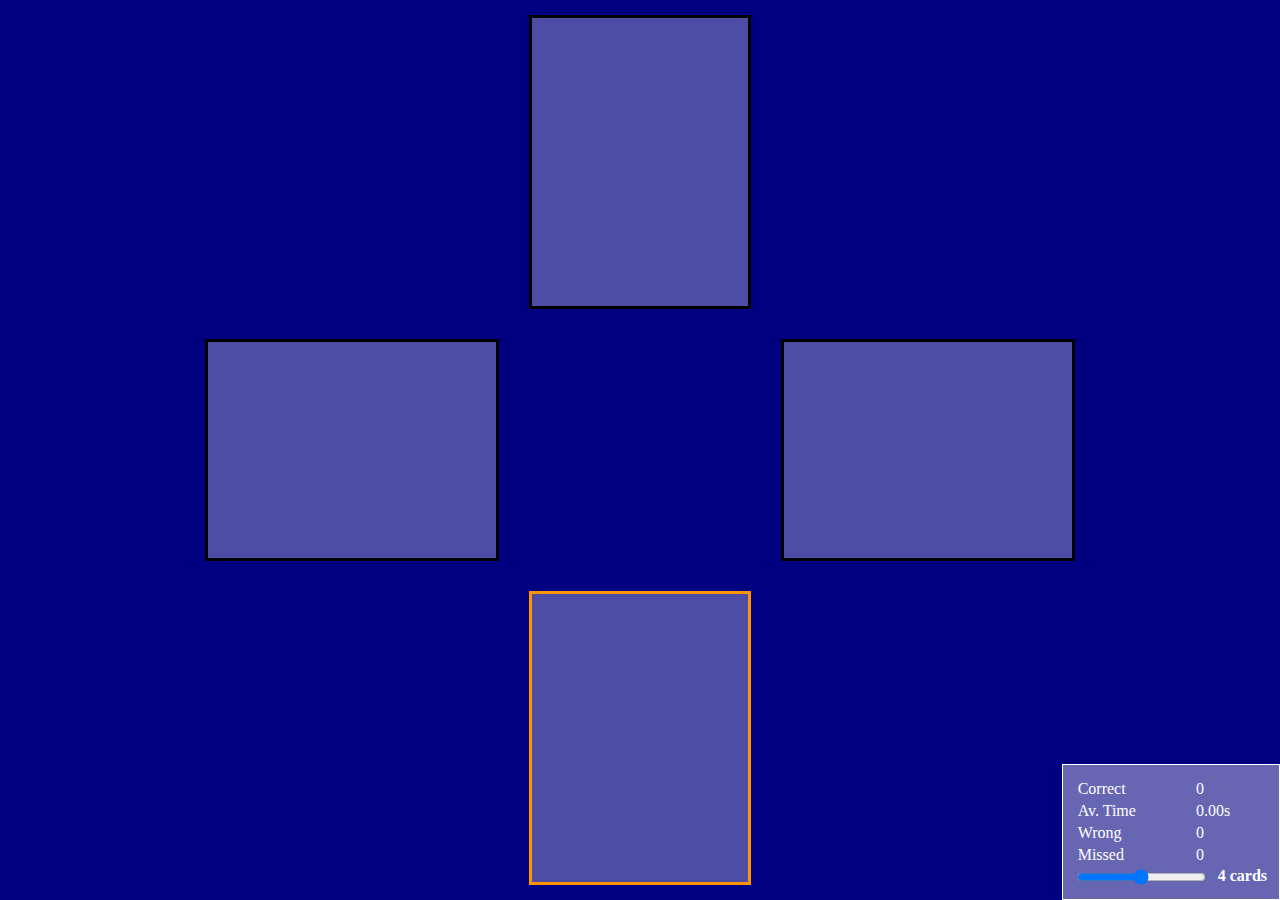
==== halligalli.html @ 91c91317 "Working" ====
<!DOCTYPE html>
<html lang="en" dir="ltr">
<head>
  <meta charset="utf-8">
  <title>Halli Galli training</title>
  <link rel="stylesheet" href="./halligalli.css"></link>
  <script src="./halligalli.js"></script>
</head>

<body onkeypress="handleKeyPress(event)" onload="updateNCards()">

  <div id="cards">
  </div>

  <div id="options">
    <table>
      <tr><td>Correct</td><td id="nTP"></td></tr>
      <tr><td>Av. Time</td><td id="tpAv"></td></tr>
      <tr><td>Wrong</td><td id="nFP"></td></tr>
      <tr><td>Missed</td><td id="nFN"></td></tr>
    </table>
    <div>
      <input id="nCards" type="range" value="4" min="2" max="6" onchange="updateNCards()"></input>
      <span id="cardCount"></span>
    </div>
  </div>


</body>


</html>
---- halligalli.css ----
:root {
  --imageSize: 8vh;
  --cardWidth: calc(var(--imageSize) * 3);
  --cardHeight: calc(var(--imageSize) * 4);
  --pad: calc(var(--imageSize) * 4);
}

html, body, #cards {
  display: flex;
  margin: 0;
  padding: 0;
  width: 100%;
  height: 100%;

  background-color: navy;
}

#cards {
  align-content: center;
  align-items: center;
  justify-content: center;
}

.card {
  position: absolute;
  width: var(--cardWidth);
  height: var(--cardHeight);

  background-color: white;
  border: 3px solid black;
}

.card.active {
  border-color: #FF9200;
}

.card.n0 {
  background-color: rgba(255, 255, 255, 0.3);
}

.cardInner {
  position: relative;
  margin: 25px;

  width: calc(100% - 50px);
  height: calc(100% - 50px);
}

.midHolder {
  display: flex;
  justify-content: center;

  width: 100%;
  height: 100%;
}

.pic {
  display: none;
  position: absolute;

  width: var(--imageSize);
  height: var(--imageSize);

  background-size: cover;
}

.lime .pic {
  background-image: url('lime375.jpg');
}

.plum .pic {
  background-image: url('plum375.jpg');
}

.banana .pic {
  background-image: url('banana375.jpg');
}

.strawberry .pic {
  background-image: url('strawberry375.jpg');
}

.p1 {
  top: 0;
  left: 0;
}

.p2 {
  top: 0;
  right: 0;
}

.p3 {
  align-self: center;
}

.p4 {
  bottom: 0;
  left: 0;
}

.p5 {
  bottom: 0;
  right: 0;
}

.n1 .p3,
.n2 .p1, .n2 .p5,
.n3 .p1, .n3 .p3, .n3 .p5,
.n4 .p1, .n4 .p2, .n4 .p4, .n4 .p5,
.n5 .pic {
  display: block;
}

#cards .card:nth-child(1) {
  transform: rotate(90deg) translate(var(--pad)) rotate(-90deg);
}

.cards2 .card:nth-child(2) { transform: rotate(270deg) translate(var(--pad)) rotate(-90deg); }
.cards3 .card:nth-child(2) { transform: rotate(210deg) translate(var(--pad)) rotate(-90deg); }
.cards3 .card:nth-child(3) { transform: rotate(330deg) translate(var(--pad)) rotate(-90deg); }
.cards4 .card:nth-child(2) { transform: rotate(180deg) translate(var(--pad)) rotate(-90deg); }
.cards4 .card:nth-child(3) { transform: rotate(270deg) translate(var(--pad)) rotate(-90deg); }
.cards4 .card:nth-child(4) { transform: rotate(  0deg) translate(var(--pad)) rotate(-90deg); }
.cards5 .card:nth-child(2) { transform: rotate(162deg) translate(var(--pad)) rotate(-90deg); }
.cards5 .card:nth-child(3) { transform: rotate(234deg) translate(var(--pad)) rotate(-90deg); }
.cards5 .card:nth-child(4) { transform: rotate(306deg) translate(var(--pad)) rotate(-90deg); }
.cards5 .card:nth-child(5) { transform: rotate( 18deg) translate(var(--pad)) rotate(-90deg); }
.cards6 .card:nth-child(2) { transform: rotate(150deg) translate(var(--pad)) rotate(-90deg); }
.cards6 .card:nth-child(3) { transform: rotate(210deg) translate(var(--pad)) rotate(-90deg); }
.cards6 .card:nth-child(4) { transform: rotate(270deg) translate(var(--pad)) rotate(-90deg); }
.cards6 .card:nth-child(5) { transform: rotate(330deg) translate(var(--pad)) rotate(-90deg); }
.cards6 .card:nth-child(6) { transform: rotate( 30deg) translate(var(--pad)) rotate(-90deg); }


/* Options overlay. */
#options {
  position: absolute;
  bottom: 0;
  right: 0;

  padding: 12px;
  background-color: rgba(255, 255, 255, 0.4);
  border: 1px solid white;
  color: white;
}

#options > table {
  width: 100%;
}

#options > div {
  display: flex;
  font-weight: bold;
}

#cardCount {
  padding-left: 10px;
}
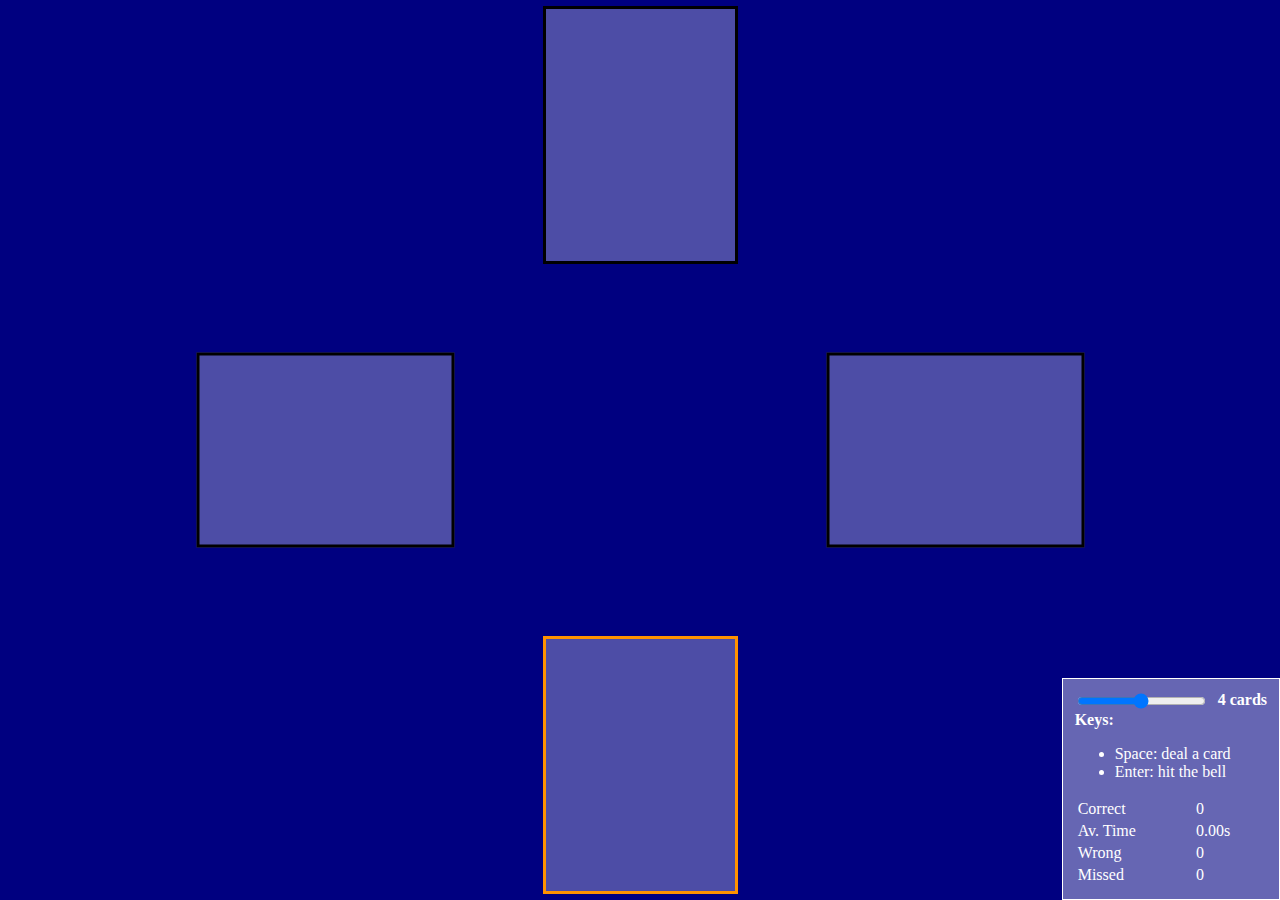
==== commit 8c011bca: "Added instructions, cleaned up size" ====
--- a/halligalli.html
+++ b/halligalli.html
@@ -13,16 +13,21 @@
   </div>
 
   <div id="options">
+    <div>
+      <input id="nCards" type="range" value="4" min="2" max="6" onchange="updateNCards()"></input>
+      <span id="cardCount"></span>
+    </div>
+    <div><strong>Keys:</strong></div>
+    <ul>
+      <li>Space: deal a card</li>
+      <li>Enter: hit the bell</li>
+    </ul>
     <table>
       <tr><td>Correct</td><td id="nTP"></td></tr>
       <tr><td>Av. Time</td><td id="tpAv"></td></tr>
       <tr><td>Wrong</td><td id="nFP"></td></tr>
       <tr><td>Missed</td><td id="nFN"></td></tr>
     </table>
-    <div>
-      <input id="nCards" type="range" value="4" min="2" max="6" onchange="updateNCards()"></input>
-      <span id="cardCount"></span>
-    </div>
   </div>
 
 
--- a/halligalli.css
+++ b/halligalli.css
@@ -1,8 +1,8 @@
 :root {
-  --imageSize: 8vh;
+  --imageSize: 7vh;
   --cardWidth: calc(var(--imageSize) * 3);
   --cardHeight: calc(var(--imageSize) * 4);
-  --pad: calc(var(--imageSize) * 4);
+  --pad: calc(var(--imageSize) * 5);
 }
 
 html, body, #cards {
